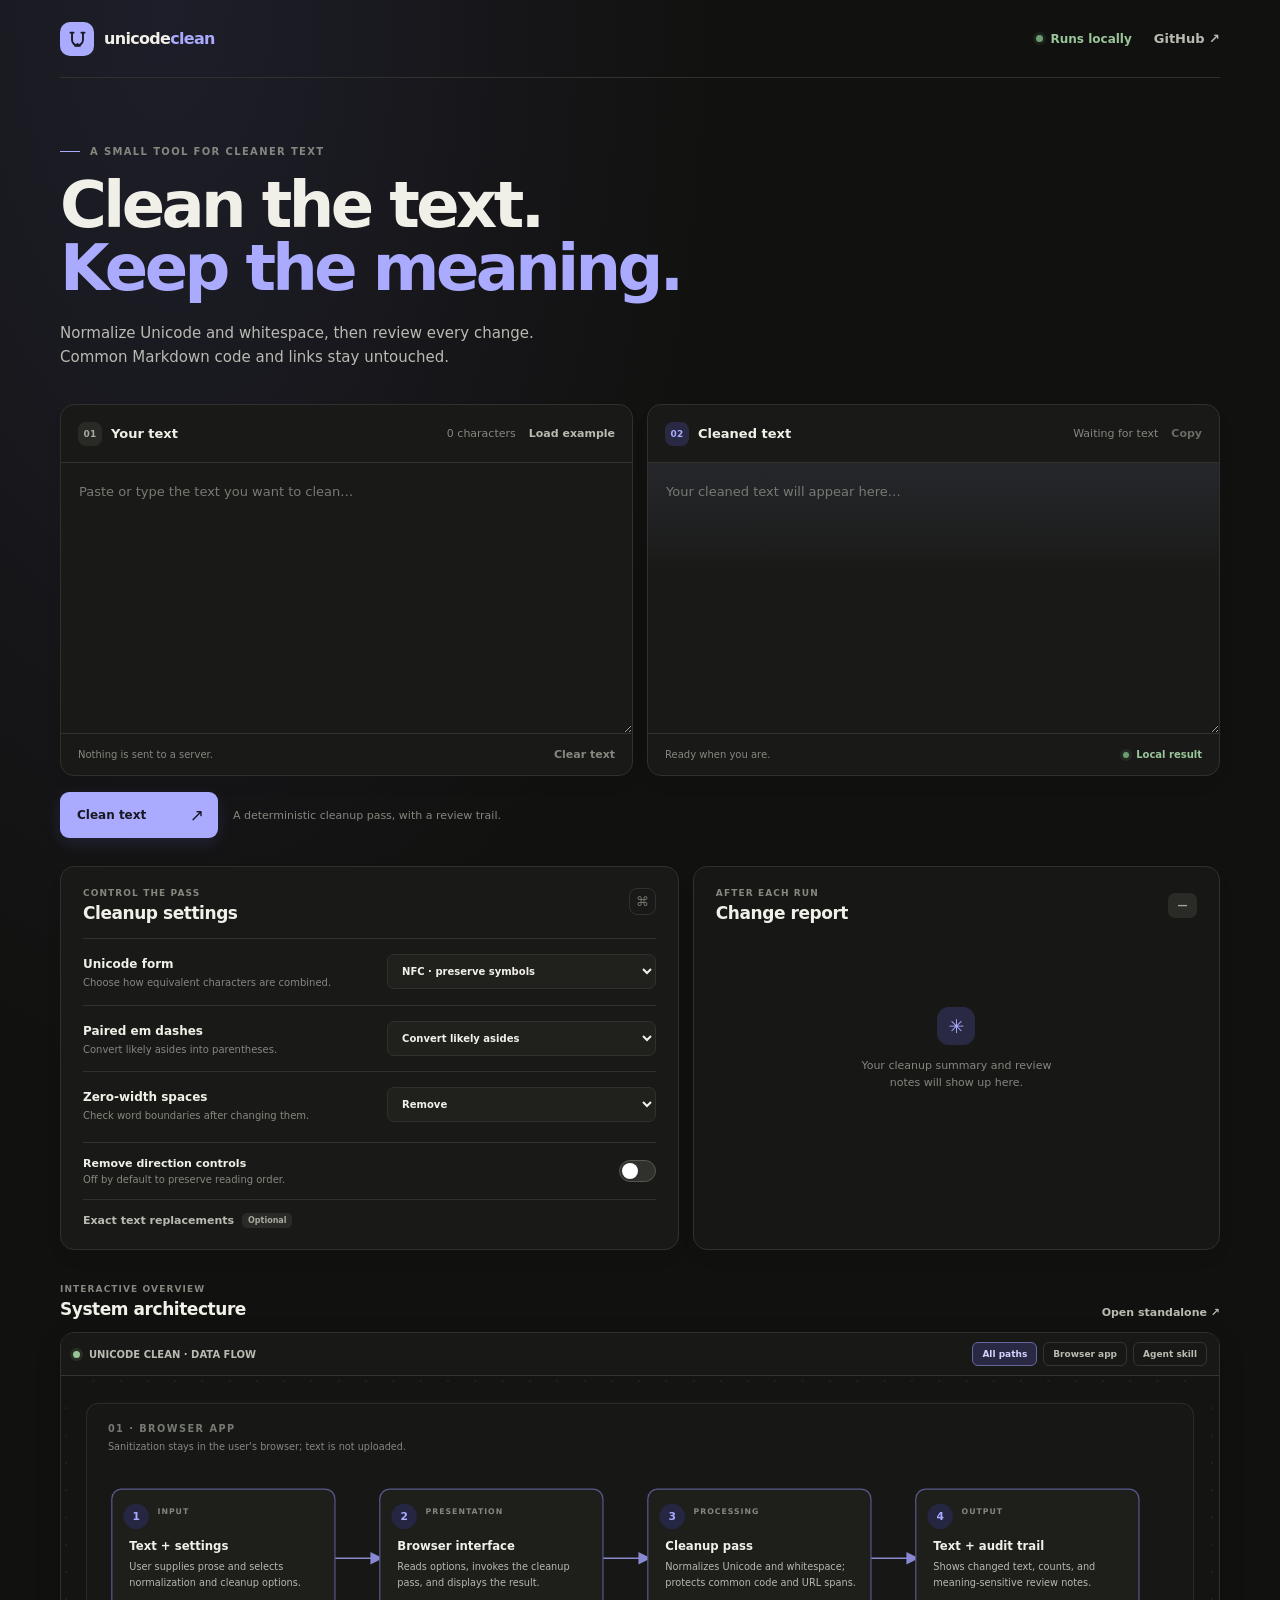
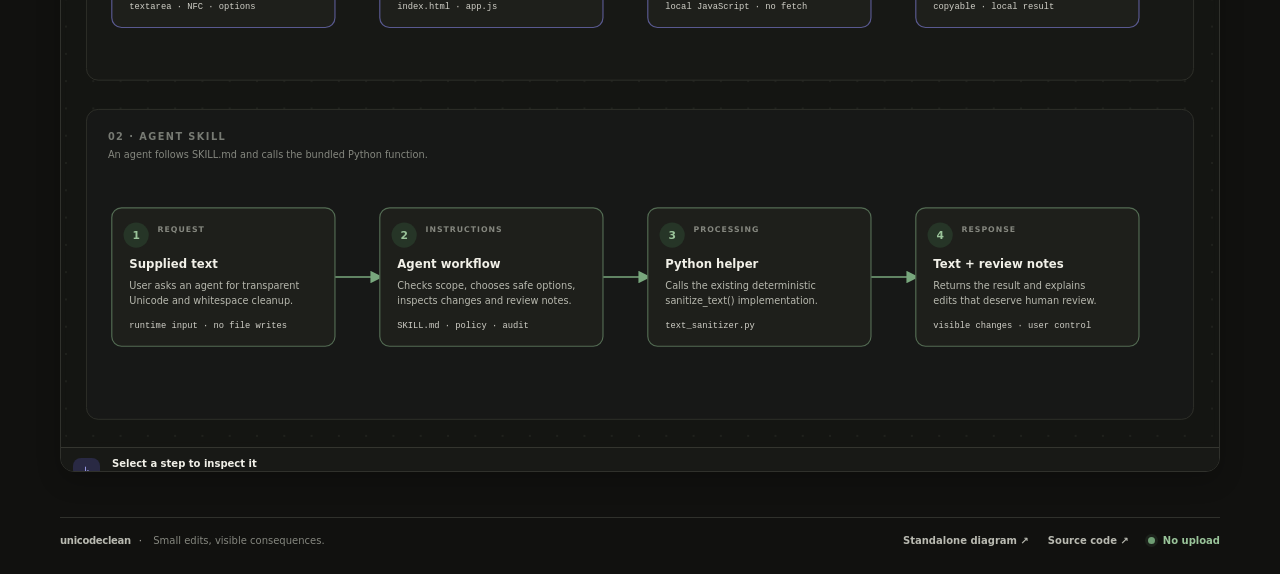
==== index.html @ 1e37158d "Build dark Unicode Clean web app" ====
<!doctype html>
<html lang="en">
  <head>
    <meta charset="utf-8" />
    <meta name="viewport" content="width=device-width, initial-scale=1" />
    <meta name="theme-color" content="#11110f" />
    <meta name="description" content="Clean Unicode and whitespace with a transparent review trail. Text stays in your browser." />
    <title>Unicode Clean — thoughtful text cleanup</title>
    <link rel="stylesheet" href="/styles.css" />
    <script src="/app.js" defer></script>
  </head>
  <body>
    <div class="site-shell">
      <header class="topbar">
        <a class="brand" href="/" aria-label="Unicode Clean home">
          <span class="brand-mark" aria-hidden="true">
            <svg viewBox="0 0 32 32" fill="none">
              <path d="M9 8.5v9.3a7 7 0 0 0 14 0V8.5M7 8.5h4m10 0h4" stroke="currentColor" stroke-width="2.4" stroke-linecap="round" />
              <path d="M16 22.8v2.7m-3 0h6" stroke="currentColor" stroke-width="2.4" stroke-linecap="round" />
            </svg>
          </span>
          <span class="brand-name">unicode<span>clean</span></span>
        </a>
        <div class="topbar-actions">
          <span class="local-badge"><span class="local-dot"></span> Runs locally</span>
          <a class="text-link" href="https://github.com/shaxntanu/unicodeClean" target="_blank" rel="noreferrer">GitHub <span aria-hidden="true">↗</span></a>
        </div>
      </header>

      <main id="main-content">
        <section class="intro" aria-labelledby="page-title">
          <div class="eyebrow"><span class="eyebrow-rule"></span> A small tool for cleaner text</div>
          <h1 id="page-title">Clean the text.<br /><span>Keep the meaning.</span></h1>
          <p class="intro-copy">Normalize Unicode and whitespace, then review every change. Common Markdown code and links stay untouched.</p>
        </section>

        <section class="workspace" aria-label="Text cleanup workspace">
          <article class="editor-card">
            <div class="editor-heading">
              <label for="input-text" class="field-title"><span class="step-index">01</span> Your text</label>
              <div class="editor-tools">
                <span class="count" id="input-count">0 characters</span>
                <button class="quiet-button" id="sample-button" type="button">Load example</button>
              </div>
            </div>
            <textarea id="input-text" spellcheck="false" placeholder="Paste or type the text you want to clean…" aria-describedby="input-help"></textarea>
            <div class="editor-foot">
              <span id="input-help">Nothing is sent to a server.</span>
              <button class="quiet-button clear-button" id="clear-button" type="button">Clear text</button>
            </div>
          </article>

          <article class="editor-card output-card">
            <div class="editor-heading">
              <div class="field-title"><span class="step-index output-index">02</span> Cleaned text</div>
              <div class="editor-tools">
                <span class="count" id="output-count">Waiting for text</span>
                <button class="quiet-button" id="copy-button" type="button" disabled>Copy</button>
              </div>
            </div>
            <textarea id="output-text" readonly spellcheck="false" placeholder="Your cleaned text will appear here…" aria-label="Cleaned text"></textarea>
            <div class="editor-foot output-foot">
              <span id="output-state" role="status" aria-live="polite">Ready when you are.</span>
              <span class="result-mark"><span class="result-dot"></span> Local result</span>
            </div>
          </article>
        </section>

        <div class="run-row">
          <button class="run-button" id="clean-button" type="button">
            <span>Clean text</span>
            <span class="run-arrow" aria-hidden="true">↗</span>
          </button>
          <p class="run-note">A deterministic cleanup pass, with a review trail.</p>
        </div>

        <section class="details-grid" aria-label="Cleanup settings and report">
          <article class="settings-card">
            <div class="section-heading">
              <div>
                <div class="section-kicker">CONTROL THE PASS</div>
                <h2>Cleanup settings</h2>
              </div>
              <span class="settings-icon" aria-hidden="true">⌘</span>
            </div>

            <div class="setting-row">
              <div class="setting-copy">
                <label for="normalization">Unicode form</label>
                <p>Choose how equivalent characters are combined.</p>
              </div>
              <select id="normalization">
                <option value="NFC" selected>NFC · preserve symbols</option>
                <option value="NFKC">NFKC · fold compatibility forms</option>
                <option value="none">None</option>
              </select>
            </div>

            <div class="setting-row">
              <div class="setting-copy">
                <label for="em-dashes">Paired em dashes</label>
                <p>Convert likely asides into parentheses.</p>
              </div>
              <select id="em-dashes">
                <option value="asides" selected>Convert likely asides</option>
                <option value="keep">Keep and flag</option>
              </select>
            </div>

            <div class="setting-row">
              <div class="setting-copy">
                <label for="zero-width">Zero-width spaces</label>
                <p>Check word boundaries after changing them.</p>
              </div>
              <select id="zero-width">
                <option value="remove" selected>Remove</option>
                <option value="space">Replace with a space</option>
                <option value="keep">Keep</option>
              </select>
            </div>

            <label class="toggle-row" for="remove-bidi">
              <span class="toggle-copy"><strong>Remove direction controls</strong><small>Off by default to preserve reading order.</small></span>
              <input id="remove-bidi" type="checkbox" />
              <span class="toggle-ui" aria-hidden="true"></span>
            </label>

            <details class="rewrite-details">
              <summary>Exact text replacements <span class="optional-tag">Optional</span></summary>
              <p class="rewrite-help">Add exact, case-sensitive replacements. These apply only to unprotected prose.</p>
              <div id="rewrite-list" class="rewrite-list"></div>
              <button class="quiet-button add-rewrite" id="add-rewrite" type="button">＋ Add replacement</button>
            </details>
          </article>

          <article class="report-card" aria-live="polite" aria-atomic="true">
            <div class="section-heading report-heading">
              <div>
                <div class="section-kicker">AFTER EACH RUN</div>
                <h2>Change report</h2>
              </div>
              <span class="report-count" id="report-count">—</span>
            </div>
            <div id="report-content" class="report-content">
              <div class="empty-report">
                <span class="empty-glyph" aria-hidden="true">✳</span>
                <p>Your cleanup summary and review notes will show up here.</p>
              </div>
            </div>
          </article>
        </section>

        <section class="architecture-section" aria-labelledby="architecture-title">
          <div class="architecture-heading">
            <div>
              <div class="section-kicker">INTERACTIVE OVERVIEW</div>
              <h2 id="architecture-title">System architecture</h2>
            </div>
            <a class="diagram-link" href="/architecture-overview.html?theme=dark" target="_blank" rel="noreferrer">Open standalone <span aria-hidden="true">↗</span></a>
          </div>
          <div class="diagram-frame">
            <iframe title="Interactive system architecture diagram" src="/architecture-overview.html?theme=dark&amp;embed=1" loading="lazy"></iframe>
          </div>
        </section>
      </main>

      <footer class="footer">
        <div><span class="footer-brand">unicodeclean</span><span class="footer-separator">·</span> Small edits, visible consequences.</div>
        <div class="footer-links">
          <a href="/architecture-overview.html?theme=dark" target="_blank" rel="noreferrer">Standalone diagram <span aria-hidden="true">↗</span></a>
          <a href="https://github.com/shaxntanu/unicodeClean" target="_blank" rel="noreferrer">Source code <span aria-hidden="true">↗</span></a>
          <span class="footer-local"><span class="local-dot"></span> No upload</span>
        </div>
      </footer>
    </div>
  </body>
</html>
---- styles.css ----
:root {
  color-scheme: dark;
  --paper: #11110f;
  --surface: #191a17;
  --surface-soft: #20211d;
  --ink: #f1f0e8;
  --ink-soft: #b9bab1;
  --muted: #85877f;
  --line: #30312c;
  --line-strong: #44453e;
  --accent: #aaaaff;
  --accent-dark: #c2c2ff;
  --accent-soft: #292943;
  --green: #9ac49a;
  --green-soft: #202b20;
  --amber: #e4c27e;
  --amber-soft: #302919;
  --radius: 14px;
  font-family: Inter, ui-sans-serif, system-ui, -apple-system, BlinkMacSystemFont, "Segoe UI", sans-serif;
  font-synthesis: none;
  text-rendering: optimizeLegibility;
  -webkit-font-smoothing: antialiased;
}

* { box-sizing: border-box; }

body {
  margin: 0;
  background:
    radial-gradient(ellipse at 13% 0%, rgba(72, 73, 130, .23), transparent 35rem),
    var(--paper);
  color: var(--ink);
  min-width: 320px;
}

button, textarea, select { font: inherit; }
button, select { color: inherit; }
button:focus-visible, a:focus-visible, select:focus-visible, textarea:focus-visible, input:focus-visible + .toggle-ui, summary:focus-visible {
  outline: 3px solid rgba(170, 170, 255, .38);
  outline-offset: 3px;
}

.site-shell { width: min(1160px, calc(100% - 52px)); margin: 0 auto; }

.topbar {
  height: 78px;
  display: flex;
  align-items: center;
  justify-content: space-between;
  border-bottom: 1px solid var(--line);
}

.brand { display: inline-flex; align-items: center; gap: 10px; color: var(--ink); text-decoration: none; }
.brand-mark { display: grid; place-items: center; width: 34px; height: 34px; border-radius: 10px; background: var(--accent); color: #181823; }
.brand-mark svg { width: 25px; height: 25px; }
.brand-name { font-size: 16px; font-weight: 760; letter-spacing: -.7px; }
.brand-name span { color: var(--accent); }
.topbar-actions { display: flex; align-items: center; gap: 22px; }
.local-badge, .footer-local { display: inline-flex; align-items: center; gap: 8px; color: var(--green); font-size: 12px; font-weight: 650; }
.local-dot, .result-dot { width: 7px; height: 7px; border-radius: 50%; background: #6e9d73; box-shadow: 0 0 0 3px rgba(110, 157, 115, .12); }
.text-link, .footer-links a { color: var(--ink-soft); text-decoration: none; font-size: 13px; font-weight: 600; }
.text-link:hover, .footer-links a:hover { color: var(--accent); }

.intro { padding: 68px 0 34px; max-width: 680px; }
.eyebrow, .section-kicker { color: var(--muted); font-size: 10px; font-weight: 760; letter-spacing: 1.35px; text-transform: uppercase; }
.eyebrow { display: flex; align-items: center; gap: 10px; margin-bottom: 17px; }
.eyebrow-rule { width: 20px; height: 1px; background: var(--accent); }
h1 { margin: 0; font-size: clamp(42px, 5.4vw, 64px); font-weight: 700; letter-spacing: -3.6px; line-height: .99; }
h1 span { color: var(--accent); }
.intro-copy { max-width: 510px; margin: 20px 0 0; color: var(--ink-soft); font-size: 15px; line-height: 1.65; }

.workspace { display: grid; grid-template-columns: minmax(0, 1fr) minmax(0, 1fr); gap: 14px; }
.editor-card, .settings-card, .report-card { border: 1px solid var(--line); border-radius: var(--radius); background: var(--surface); box-shadow: 0 9px 25px rgba(39, 39, 31, .025); }
.editor-card { overflow: hidden; }
.editor-heading { min-height: 58px; display: flex; align-items: center; justify-content: space-between; gap: 12px; padding: 0 17px; border-bottom: 1px solid var(--line); }
.field-title { display: inline-flex; align-items: center; gap: 9px; font-size: 13px; font-weight: 690; }
.step-index { display: inline-grid; place-items: center; width: 24px; height: 24px; border-radius: 8px; background: #292a26; color: #aaa99f; font-size: 9px; font-weight: 750; letter-spacing: .3px; }
.output-index { background: var(--accent-soft); color: var(--accent); }
.editor-tools { display: flex; align-items: center; gap: 13px; }
.count { color: var(--muted); font-size: 11px; white-space: nowrap; }
.quiet-button { padding: 5px 0; border: 0; background: transparent; color: var(--ink-soft); cursor: pointer; font-size: 11px; font-weight: 650; }
.quiet-button:hover:not(:disabled) { color: var(--accent); }
.quiet-button:disabled { color: #686a63; cursor: not-allowed; }
textarea {
  display: block;
  width: 100%;
  height: 270px;
  min-height: 170px;
  resize: vertical;
  padding: 18px;
  border: 0;
  border-radius: 0;
  outline: none;
  background: transparent;
  color: var(--ink);
  font-size: 13px;
  line-height: 1.7;
  tab-size: 2;
}
textarea:focus-visible { outline-offset: -4px; }
textarea::placeholder { color: #777a73; }
#output-text { background: linear-gradient(180deg, rgba(170, 170, 255, .09), transparent 42%); }
.editor-foot { min-height: 42px; display: flex; align-items: center; justify-content: space-between; gap: 12px; padding: 0 17px; border-top: 1px solid var(--line); color: var(--muted); font-size: 10px; }
.clear-button { color: var(--muted); }
.result-mark { display: inline-flex; align-items: center; gap: 7px; color: var(--green); font-weight: 630; }
.result-dot { width: 6px; height: 6px; }

.run-row { display: flex; align-items: center; gap: 15px; margin: 16px 0 28px; }
.run-button { display: inline-flex; min-width: 158px; min-height: 46px; align-items: center; justify-content: space-between; gap: 22px; padding: 0 14px 0 17px; border: 0; border-radius: 9px; background: var(--accent); color: #181823; cursor: pointer; font-size: 12px; font-weight: 720; box-shadow: 0 5px 16px rgba(132, 132, 255, .14); transition: background .15s ease, transform .15s ease; }
.run-button:hover { background: var(--accent-dark); transform: translateY(-1px); }
.run-button:active { transform: translateY(0); }
.run-arrow { font-size: 17px; font-weight: 400; }
.run-note { margin: 0; color: var(--muted); font-size: 11px; }

.details-grid { display: grid; grid-template-columns: minmax(0, 1.08fr) minmax(0, .92fr); gap: 14px; align-items: stretch; }
.settings-card, .report-card { padding: 21px 22px; }
.section-heading { display: flex; align-items: flex-start; justify-content: space-between; gap: 10px; margin-bottom: 15px; }
.section-kicker { font-size: 9px; letter-spacing: 1.1px; }
h2 { margin: 5px 0 0; font-size: 17px; font-weight: 690; letter-spacing: -.45px; }
.settings-icon { display: grid; place-items: center; width: 27px; height: 27px; border: 1px solid var(--line); border-radius: 8px; color: #73746c; font-size: 13px; }
.setting-row { display: grid; grid-template-columns: minmax(0, 1fr) minmax(155px, .92fr); align-items: center; gap: 12px; padding: 14px 0; border-top: 1px solid var(--line); }
.setting-copy label { font-size: 12px; font-weight: 660; }
.setting-copy p { margin: 4px 0 0; color: var(--muted); font-size: 10px; line-height: 1.45; }
select { width: 100%; min-height: 35px; padding: 0 29px 0 10px; border: 1px solid var(--line); border-radius: 7px; background-color: var(--surface-soft); font-size: 10px; font-weight: 580; }
.toggle-row { position: relative; display: flex; align-items: center; justify-content: space-between; gap: 14px; margin-top: 4px; padding: 14px 0; border-top: 1px solid var(--line); cursor: pointer; }
.toggle-copy { display: grid; gap: 4px; }
.toggle-copy strong { font-size: 11px; font-weight: 650; }
.toggle-copy small { color: var(--muted); font-size: 10px; }
.toggle-row input { position: absolute; right: 0; width: 37px; height: 22px; opacity: 0; cursor: pointer; }
.toggle-ui { position: relative; flex: 0 0 37px; height: 22px; border: 1px solid #55564e; border-radius: 20px; background: #30312c; transition: background .15s ease; }
.toggle-ui::after { content: ""; position: absolute; top: 2px; left: 2px; width: 16px; height: 16px; border-radius: 50%; background: #fff; box-shadow: 0 1px 3px rgba(0, 0, 0, .17); transition: transform .15s ease; }
.toggle-row input:checked + .toggle-ui { border-color: var(--accent); background: var(--accent); }
.toggle-row input:checked + .toggle-ui::after { transform: translateX(15px); }
.rewrite-details { padding-top: 13px; border-top: 1px solid var(--line); }
.rewrite-details summary { display: flex; align-items: center; gap: 8px; cursor: pointer; color: var(--ink-soft); font-size: 11px; font-weight: 650; list-style-position: outside; }
.optional-tag { padding: 3px 6px; border-radius: 5px; background: #2a2b26; color: #a8a99f; font-size: 8px; font-weight: 650; }
.rewrite-help { margin: 9px 0 10px; color: var(--muted); font-size: 10px; line-height: 1.5; }
.rewrite-list { display: grid; gap: 8px; }
.rewrite-row { display: grid; grid-template-columns: 1fr 1fr 25px; gap: 6px; align-items: center; }
.rewrite-row input { width: 100%; min-width: 0; height: 31px; padding: 0 8px; border: 1px solid var(--line); border-radius: 6px; background: var(--surface-soft); font-size: 10px; }
.rewrite-row input::placeholder { color: #777a73; }
.remove-rewrite { width: 25px; height: 25px; border: 0; border-radius: 6px; background: transparent; color: var(--muted); cursor: pointer; }
.remove-rewrite:hover { background: #382321; color: #f29c9c; }
.add-rewrite { margin-top: 9px; color: var(--accent); }

.report-card { background: #171815; }
.report-heading { align-items: center; margin-bottom: 11px; }
.report-count { display: inline-grid; place-items: center; min-width: 29px; height: 25px; padding: 0 7px; border-radius: 7px; background: #2a2b26; color: #a5a69d; font-size: 10px; font-weight: 700; }
.empty-report { min-height: 230px; display: grid; align-content: center; justify-items: center; gap: 12px; padding: 25px; text-align: center; }
.empty-glyph { display: grid; place-items: center; width: 38px; height: 38px; border-radius: 12px; background: var(--accent-soft); color: var(--accent); font-size: 19px; }
.empty-report p { max-width: 215px; margin: 0; color: var(--muted); font-size: 11px; line-height: 1.6; }
.report-content.has-report { display: grid; gap: 15px; }
.report-summary { color: var(--muted); font-size: 10px; line-height: 1.5; }
.change-list, .review-list { display: grid; gap: 8px; margin: 0; padding: 0; list-style: none; }
.change-item { display: flex; justify-content: space-between; gap: 12px; color: var(--ink-soft); font-size: 10px; }
.change-item strong { color: var(--ink); font-size: 10px; font-variant-numeric: tabular-nums; }
.report-subhead { margin: 0 0 8px; color: var(--ink-soft); font-size: 10px; font-weight: 700; }
.review-box { padding: 12px; border: 1px solid #51452e; border-radius: 8px; background: var(--amber-soft); }
.review-box .report-subhead { color: var(--amber); }
.review-item { position: relative; padding-left: 12px; color: #d8c08d; font-size: 10px; line-height: 1.55; overflow-wrap: anywhere; }
.review-item::before { content: ""; position: absolute; top: 6px; left: 0; width: 4px; height: 4px; border-radius: 50%; background: #b58a40; }
.clean-box { padding: 11px 12px; border-radius: 8px; background: var(--green-soft); color: var(--green); font-size: 10px; line-height: 1.5; }

.footer { display: flex; align-items: center; justify-content: space-between; gap: 18px; margin: 45px 0 28px; padding-top: 17px; border-top: 1px solid var(--line); color: var(--muted); font-size: 10px; }
.footer-brand { color: var(--ink-soft); font-weight: 750; letter-spacing: -.3px; }
.footer-separator { padding: 0 8px; color: #b0afa8; }
.footer-links { display: flex; align-items: center; gap: 19px; }
.footer-links a { font-size: 10px; }
.footer-local { font-size: 10px; }
.error-state { color: #f29c9c !important; }

.architecture-section { margin-top: 34px; }
.architecture-heading { display: flex; align-items: flex-end; justify-content: space-between; gap: 16px; margin-bottom: 13px; }
.architecture-heading h2 { margin-top: 5px; }
.diagram-link { color: var(--ink-soft); text-decoration: none; font-size: 11px; font-weight: 650; }
.diagram-link:hover { color: var(--accent); }
.diagram-frame { overflow: hidden; height: 740px; border: 1px solid var(--line); border-radius: var(--radius); background: #11110f; box-shadow: 0 9px 25px rgba(0, 0, 0, .2); }
.diagram-frame iframe { display: block; width: 100%; height: 100%; border: 0; }

@media (max-width: 820px) {
  .site-shell { width: min(100% - 36px, 640px); }
  .intro { padding-top: 54px; }
  .workspace { grid-template-columns: 1fr; }
  textarea { height: 240px; }
  .details-grid { grid-template-columns: 1fr; }
  .empty-report { min-height: 175px; }
  .diagram-frame { height: 620px; }
}

@media (max-width: 480px) {
  .site-shell { width: calc(100% - 28px); }
  .topbar { height: 66px; }
  .topbar-actions { gap: 13px; }
  .local-badge { font-size: 10px; }
  .text-link { font-size: 11px; }
  .intro { padding: 43px 0 27px; }
  h1 { font-size: 45px; letter-spacing: -2.8px; }
  .intro-copy { margin-top: 15px; font-size: 13px; }
  .editor-heading { align-items: flex-start; flex-direction: column; padding: 12px 14px 10px; gap: 7px; }
  .editor-tools { width: 100%; justify-content: space-between; }
  textarea { height: 215px; padding: 14px; }
  .editor-foot { padding: 0 14px; font-size: 9px; }
  .run-row { align-items: flex-start; flex-direction: column; gap: 10px; margin-bottom: 22px; }
  .run-button { width: 100%; }
  .settings-card, .report-card { padding: 18px 15px; }
  .setting-row { grid-template-columns: 1fr; gap: 9px; }
  select { max-width: 100%; }
  .footer { align-items: flex-start; flex-direction: column; margin-top: 32px; }
  .architecture-heading { align-items: flex-start; flex-direction: column; }
  .diagram-frame { height: 560px; }
}
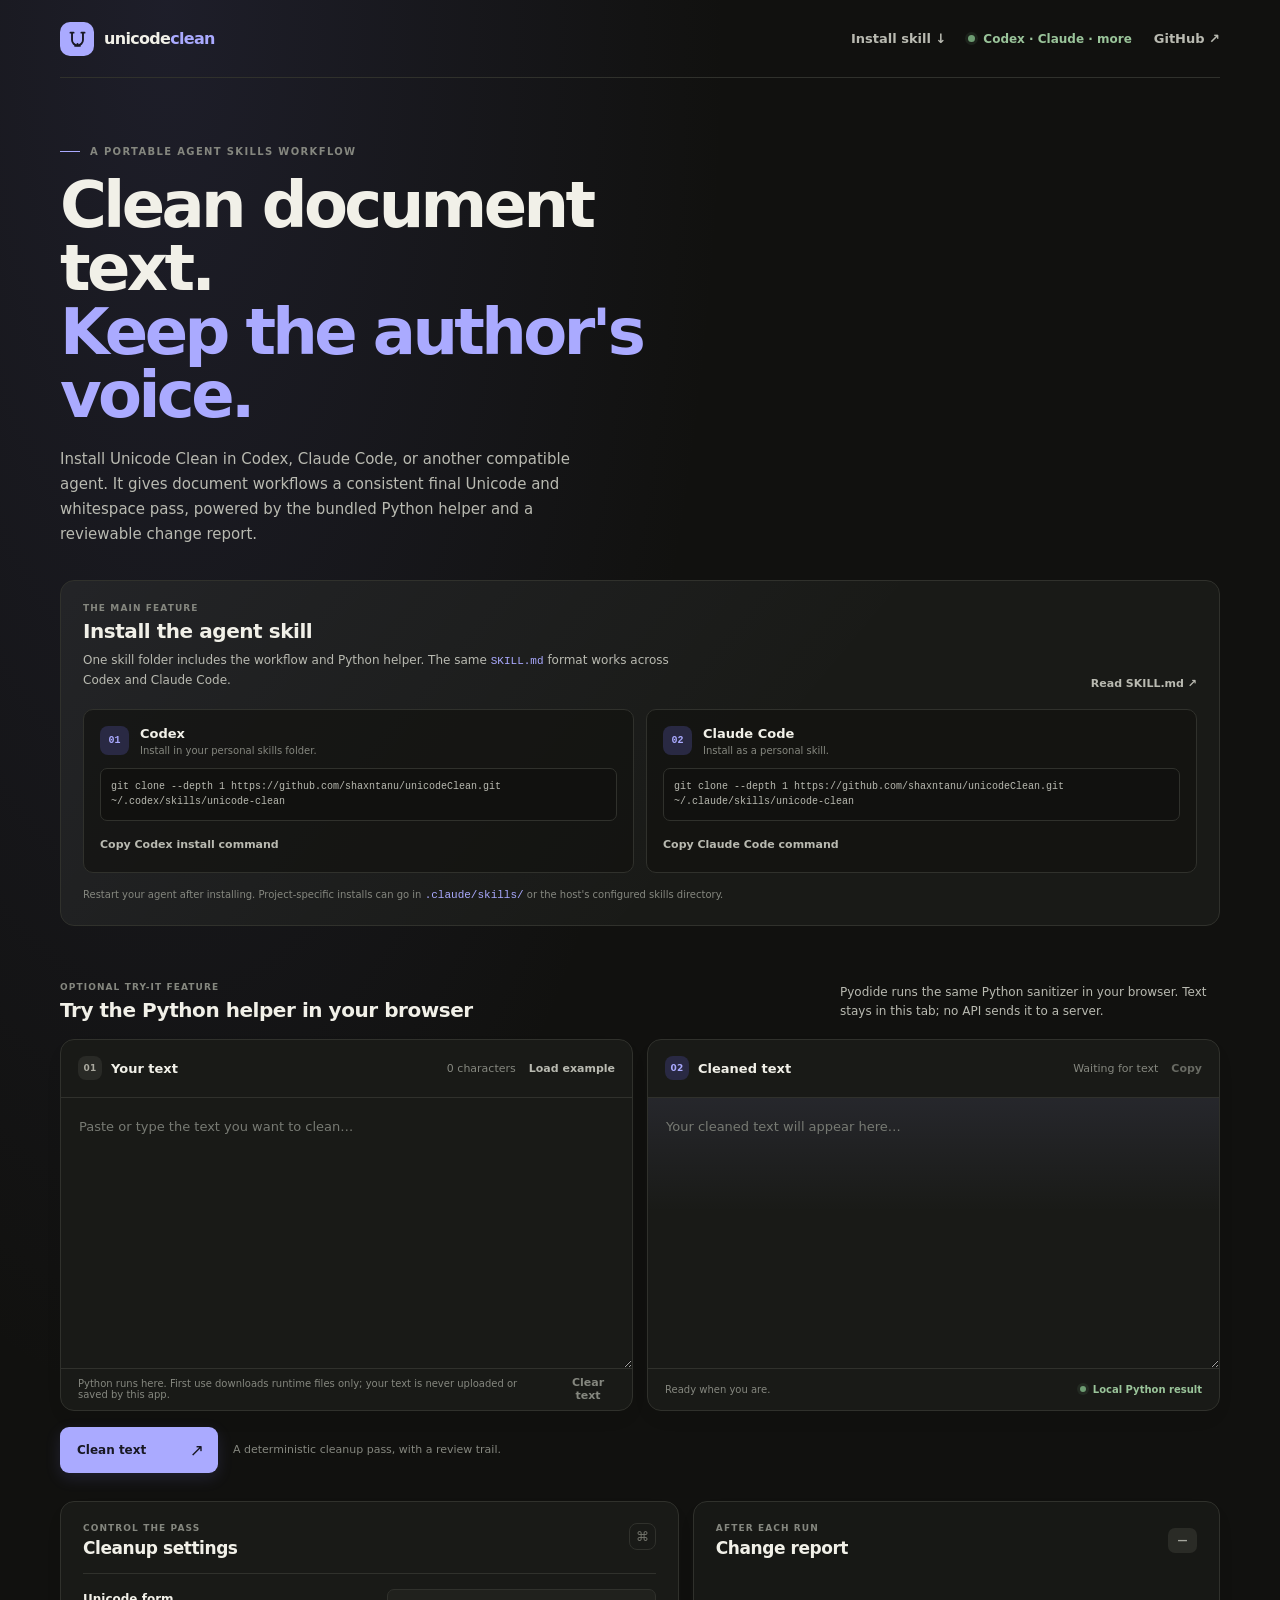
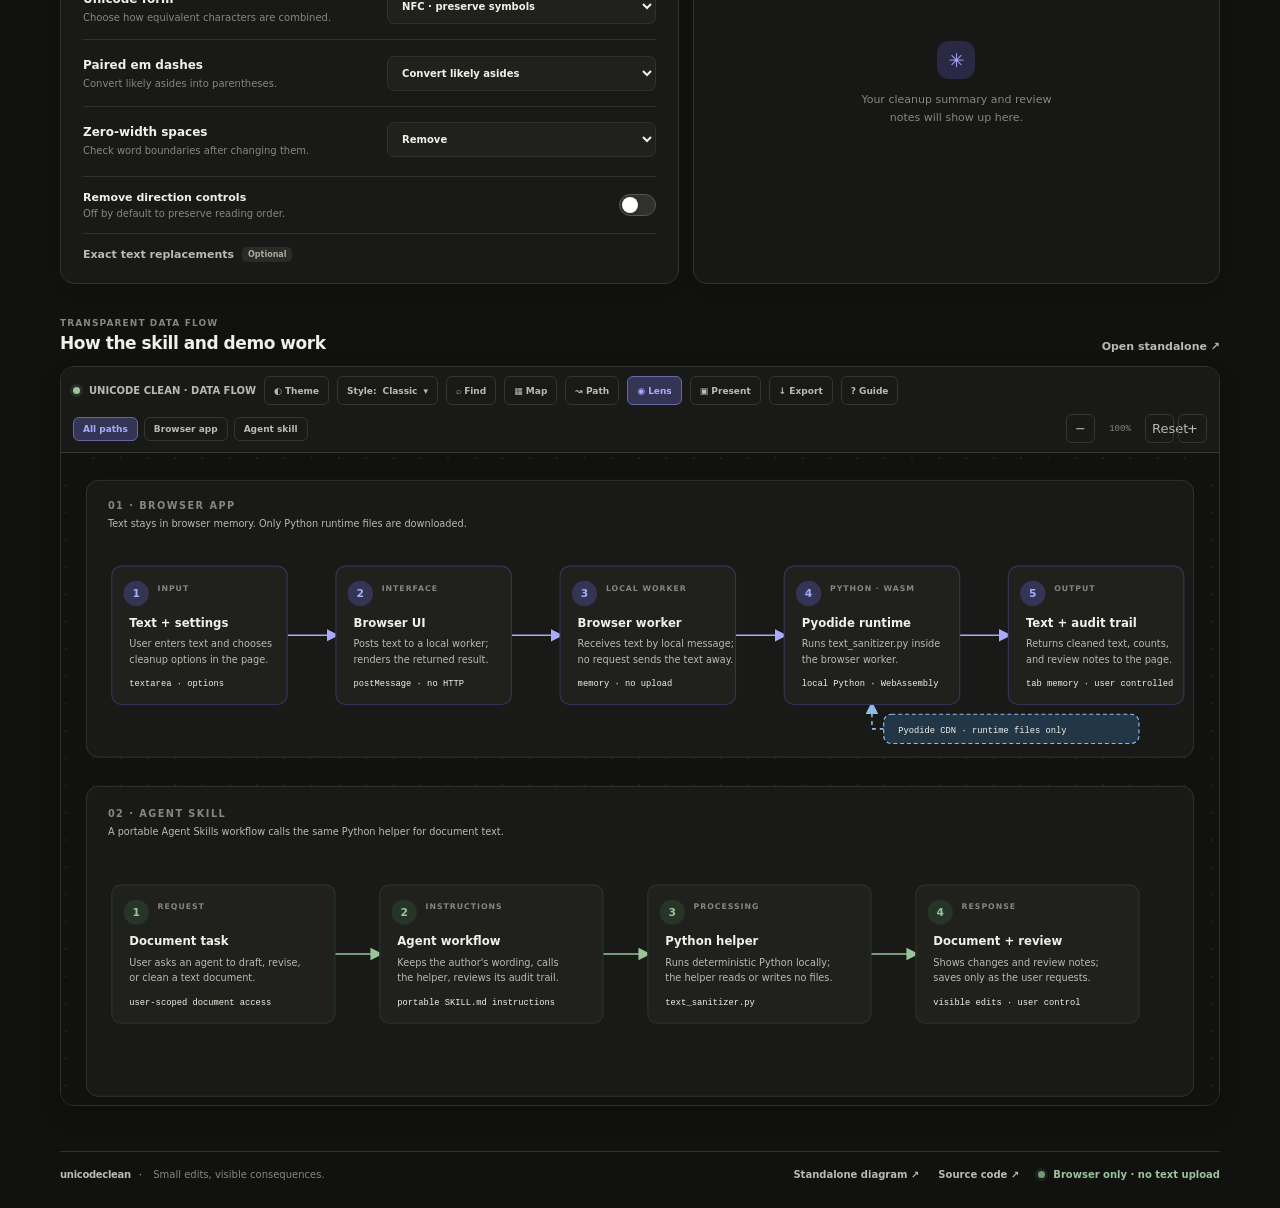
==== commit 8e7052cc: "Make Unicode Clean a skill-first browser app" ====
--- a/index.html
+++ b/index.html
@@ -4,7 +4,7 @@
     <meta charset="utf-8" />
     <meta name="viewport" content="width=device-width, initial-scale=1" />
     <meta name="theme-color" content="#11110f" />
-    <meta name="description" content="Clean Unicode and whitespace with a transparent review trail. Text stays in your browser." />
+    <meta name="description" content="Clean Unicode and whitespace with a transparent review trail. Python runs locally in your browser." />
     <title>Unicode Clean — thoughtful text cleanup</title>
     <link rel="stylesheet" href="/styles.css" />
     <script src="/app.js" defer></script>
@@ -22,19 +22,52 @@
           <span class="brand-name">unicode<span>clean</span></span>
         </a>
         <div class="topbar-actions">
-          <span class="local-badge"><span class="local-dot"></span> Runs locally</span>
+          <a class="text-link" href="#install">Install skill ↓</a>
+          <span class="local-badge"><span class="local-dot"></span> Codex · Claude · more</span>
           <a class="text-link" href="https://github.com/shaxntanu/unicodeClean" target="_blank" rel="noreferrer">GitHub <span aria-hidden="true">↗</span></a>
         </div>
       </header>
 
       <main id="main-content">
         <section class="intro" aria-labelledby="page-title">
-          <div class="eyebrow"><span class="eyebrow-rule"></span> A small tool for cleaner text</div>
-          <h1 id="page-title">Clean the text.<br /><span>Keep the meaning.</span></h1>
-          <p class="intro-copy">Normalize Unicode and whitespace, then review every change. Common Markdown code and links stay untouched.</p>
-        </section>
-
-        <section class="workspace" aria-label="Text cleanup workspace">
+          <div class="eyebrow"><span class="eyebrow-rule"></span> A portable Agent Skills workflow</div>
+          <h1 id="page-title">Clean document text.<br /><span>Keep the author's voice.</span></h1>
+          <p class="intro-copy">Install Unicode Clean in Codex, Claude Code, or another compatible agent. It gives document workflows a consistent final Unicode and whitespace pass, powered by the bundled Python helper and a reviewable change report.</p>
+        </section>
+
+        <section class="skill-install" id="install" aria-labelledby="install-title">
+          <div class="skill-install-heading">
+            <div>
+              <div class="section-kicker">THE MAIN FEATURE</div>
+              <h2 id="install-title">Install the agent skill</h2>
+              <p>One skill folder includes the workflow and Python helper. The same <code>SKILL.md</code> format works across Codex and Claude Code.</p>
+            </div>
+            <a class="diagram-link" href="/SKILL.md" target="_blank" rel="noreferrer">Read SKILL.md <span aria-hidden="true">↗</span></a>
+          </div>
+          <div class="skill-install-grid">
+            <article class="install-card">
+              <div class="install-card-heading"><span class="install-number">01</span><div><h3>Codex</h3><p>Install in your personal skills folder.</p></div></div>
+              <code class="install-command">git clone --depth 1 https://github.com/shaxntanu/unicodeClean.git ~/.codex/skills/unicode-clean</code>
+              <button class="quiet-button install-copy" type="button" data-copy="git clone --depth 1 https://github.com/shaxntanu/unicodeClean.git ~/.codex/skills/unicode-clean">Copy Codex install command</button>
+            </article>
+            <article class="install-card">
+              <div class="install-card-heading"><span class="install-number">02</span><div><h3>Claude Code</h3><p>Install as a personal skill.</p></div></div>
+              <code class="install-command">git clone --depth 1 https://github.com/shaxntanu/unicodeClean.git ~/.claude/skills/unicode-clean</code>
+              <button class="quiet-button install-copy" type="button" data-copy="git clone --depth 1 https://github.com/shaxntanu/unicodeClean.git ~/.claude/skills/unicode-clean">Copy Claude Code command</button>
+            </article>
+          </div>
+          <p class="install-note">Restart your agent after installing. Project-specific installs can go in <code>.claude/skills/</code> or the host's configured skills directory.</p>
+        </section>
+
+        <section class="try-section" id="try-it" aria-labelledby="try-title">
+          <div class="try-heading">
+            <div>
+              <div class="section-kicker">OPTIONAL TRY-IT FEATURE</div>
+              <h2 id="try-title">Try the Python helper in your browser</h2>
+            </div>
+            <p>Pyodide runs the same Python sanitizer in your browser. Text stays in this tab; no API sends it to a server.</p>
+          </div>
+          <section class="workspace" aria-label="Text cleanup workspace">
           <article class="editor-card">
             <div class="editor-heading">
               <label for="input-text" class="field-title"><span class="step-index">01</span> Your text</label>
@@ -45,7 +78,7 @@
             </div>
             <textarea id="input-text" spellcheck="false" placeholder="Paste or type the text you want to clean…" aria-describedby="input-help"></textarea>
             <div class="editor-foot">
-              <span id="input-help">Nothing is sent to a server.</span>
+              <span id="input-help">Python runs here. First use downloads runtime files only; your text is never uploaded or saved by this app.</span>
               <button class="quiet-button clear-button" id="clear-button" type="button">Clear text</button>
             </div>
           </article>
@@ -61,20 +94,20 @@
             <textarea id="output-text" readonly spellcheck="false" placeholder="Your cleaned text will appear here…" aria-label="Cleaned text"></textarea>
             <div class="editor-foot output-foot">
               <span id="output-state" role="status" aria-live="polite">Ready when you are.</span>
-              <span class="result-mark"><span class="result-dot"></span> Local result</span>
-            </div>
-          </article>
-        </section>
-
-        <div class="run-row">
+              <span class="result-mark"><span class="result-dot"></span> Local Python result</span>
+            </div>
+          </article>
+          </section>
+
+          <div class="run-row">
           <button class="run-button" id="clean-button" type="button">
             <span>Clean text</span>
             <span class="run-arrow" aria-hidden="true">↗</span>
           </button>
           <p class="run-note">A deterministic cleanup pass, with a review trail.</p>
-        </div>
-
-        <section class="details-grid" aria-label="Cleanup settings and report">
+          </div>
+
+          <section class="details-grid" aria-label="Cleanup settings and report">
           <article class="settings-card">
             <div class="section-heading">
               <div>
@@ -148,13 +181,14 @@
               </div>
             </div>
           </article>
+          </section>
         </section>
 
         <section class="architecture-section" aria-labelledby="architecture-title">
           <div class="architecture-heading">
             <div>
-              <div class="section-kicker">INTERACTIVE OVERVIEW</div>
-              <h2 id="architecture-title">System architecture</h2>
+              <div class="section-kicker">TRANSPARENT DATA FLOW</div>
+              <h2 id="architecture-title">How the skill and demo work</h2>
             </div>
             <a class="diagram-link" href="/architecture-overview.html?theme=dark" target="_blank" rel="noreferrer">Open standalone <span aria-hidden="true">↗</span></a>
           </div>
@@ -169,7 +203,7 @@
         <div class="footer-links">
           <a href="/architecture-overview.html?theme=dark" target="_blank" rel="noreferrer">Standalone diagram <span aria-hidden="true">↗</span></a>
           <a href="https://github.com/shaxntanu/unicodeClean" target="_blank" rel="noreferrer">Source code <span aria-hidden="true">↗</span></a>
-          <span class="footer-local"><span class="local-dot"></span> No upload</span>
+          <span class="footer-local"><span class="local-dot"></span> Browser only · no text upload</span>
         </div>
       </footer>
     </div>
--- a/styles.css
+++ b/styles.css
@@ -68,6 +68,25 @@
 h1 { margin: 0; font-size: clamp(42px, 5.4vw, 64px); font-weight: 700; letter-spacing: -3.6px; line-height: .99; }
 h1 span { color: var(--accent); }
 .intro-copy { max-width: 510px; margin: 20px 0 0; color: var(--ink-soft); font-size: 15px; line-height: 1.65; }
+
+.skill-install { margin: 0 0 50px; padding: 22px; border: 1px solid var(--line); border-radius: var(--radius); background: linear-gradient(130deg, rgba(170, 170, 255, .07), transparent 60%), var(--surface); }
+.skill-install-heading, .try-heading { display: flex; align-items: flex-end; justify-content: space-between; gap: 18px; }
+.skill-install-heading h2, .try-heading h2 { margin-top: 6px; font-size: 20px; }
+.skill-install-heading p, .try-heading p { max-width: 600px; margin: 8px 0 0; color: var(--ink-soft); font-size: 12px; line-height: 1.6; }
+.skill-install-heading code, .install-note code { color: var(--accent); font: 11px ui-monospace, SFMono-Regular, Consolas, monospace; }
+.skill-install-grid { display: grid; grid-template-columns: repeat(2, minmax(0, 1fr)); gap: 12px; margin-top: 19px; }
+.install-card { display: grid; gap: 12px; padding: 16px; border: 1px solid var(--line); border-radius: 10px; background: rgba(17, 17, 15, .65); }
+.install-card-heading { display: flex; align-items: center; gap: 11px; }
+.install-number { display: grid; flex: 0 0 29px; place-items: center; width: 29px; height: 29px; border-radius: 8px; background: var(--accent-soft); color: var(--accent); font: 700 10px ui-monospace, monospace; }
+.install-card h3 { margin: 0; font-size: 13px; }
+.install-card p { margin: 4px 0 0; color: var(--muted); font-size: 10px; }
+.install-command { display: block; overflow-wrap: anywhere; padding: 10px; border: 1px solid var(--line); border-radius: 7px; background: var(--paper); color: var(--ink-soft); font: 10px/1.55 ui-monospace, SFMono-Regular, Consolas, monospace; }
+.install-copy { justify-self: start; padding: 8px 10px; border: 1px solid var(--line-strong); border-radius: 7px; }
+.install-copy:hover { border-color: var(--accent); }
+.install-note { margin: 14px 0 0; color: var(--muted); font-size: 10px; line-height: 1.6; }
+.try-section { padding-top: 6px; }
+.try-heading { align-items: center; margin-bottom: 17px; }
+.try-heading p { max-width: 380px; margin: 0; }
 
 .workspace { display: grid; grid-template-columns: minmax(0, 1fr) minmax(0, 1fr); gap: 14px; }
 .editor-card, .settings-card, .report-card { border: 1px solid var(--line); border-radius: var(--radius); background: var(--surface); box-shadow: 0 9px 25px rgba(39, 39, 31, .025); }
@@ -180,6 +199,8 @@
 @media (max-width: 820px) {
   .site-shell { width: min(100% - 36px, 640px); }
   .intro { padding-top: 54px; }
+  .skill-install-heading, .try-heading { align-items: flex-start; flex-direction: column; }
+  .try-heading p { max-width: 560px; }
   .workspace { grid-template-columns: 1fr; }
   textarea { height: 240px; }
   .details-grid { grid-template-columns: 1fr; }
@@ -191,11 +212,16 @@
   .site-shell { width: calc(100% - 28px); }
   .topbar { height: 66px; }
   .topbar-actions { gap: 13px; }
+  .topbar-actions .local-badge { display: none; }
   .local-badge { font-size: 10px; }
   .text-link { font-size: 11px; }
   .intro { padding: 43px 0 27px; }
   h1 { font-size: 45px; letter-spacing: -2.8px; }
   .intro-copy { margin-top: 15px; font-size: 13px; }
+  .skill-install { padding: 17px; margin-bottom: 36px; }
+  .skill-install-grid { grid-template-columns: 1fr; }
+  .skill-install-heading { gap: 9px; }
+  .skill-install-heading h2, .try-heading h2 { font-size: 18px; }
   .editor-heading { align-items: flex-start; flex-direction: column; padding: 12px 14px 10px; gap: 7px; }
   .editor-tools { width: 100%; justify-content: space-between; }
   textarea { height: 215px; padding: 14px; }
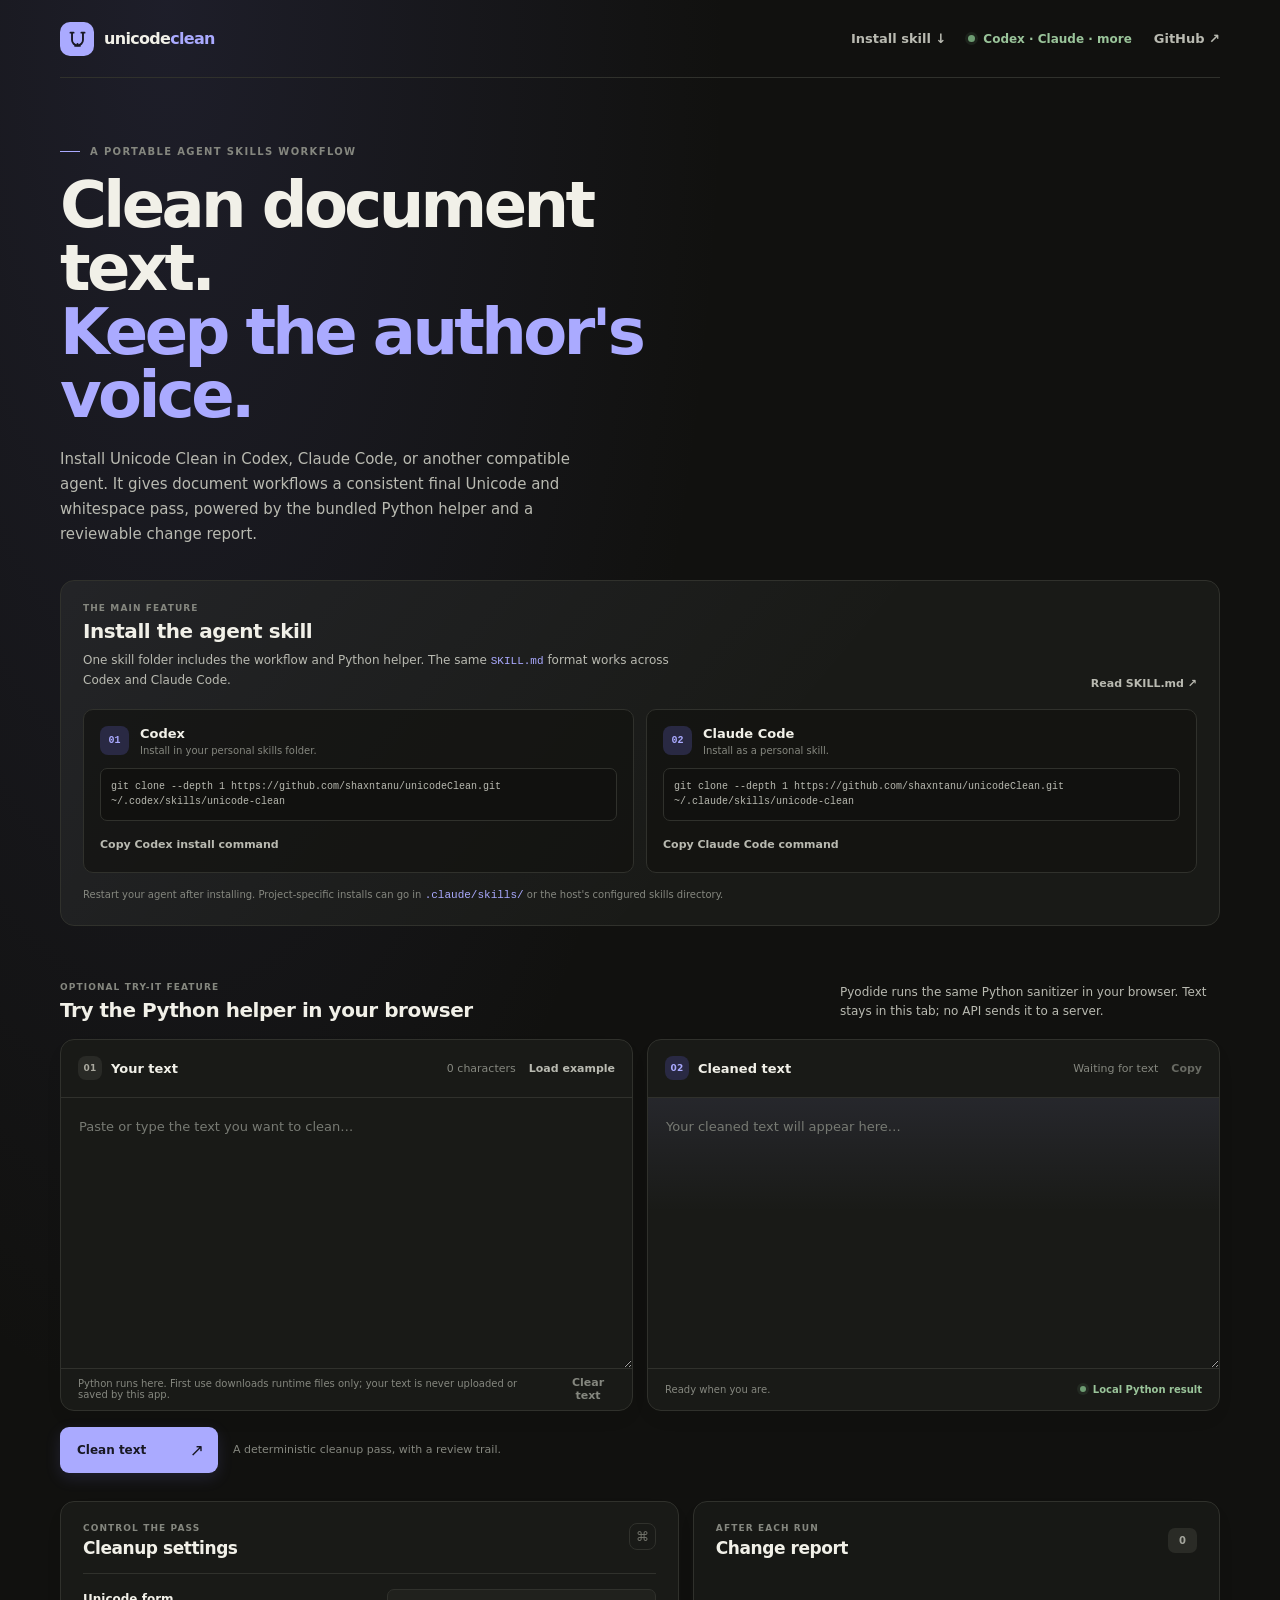
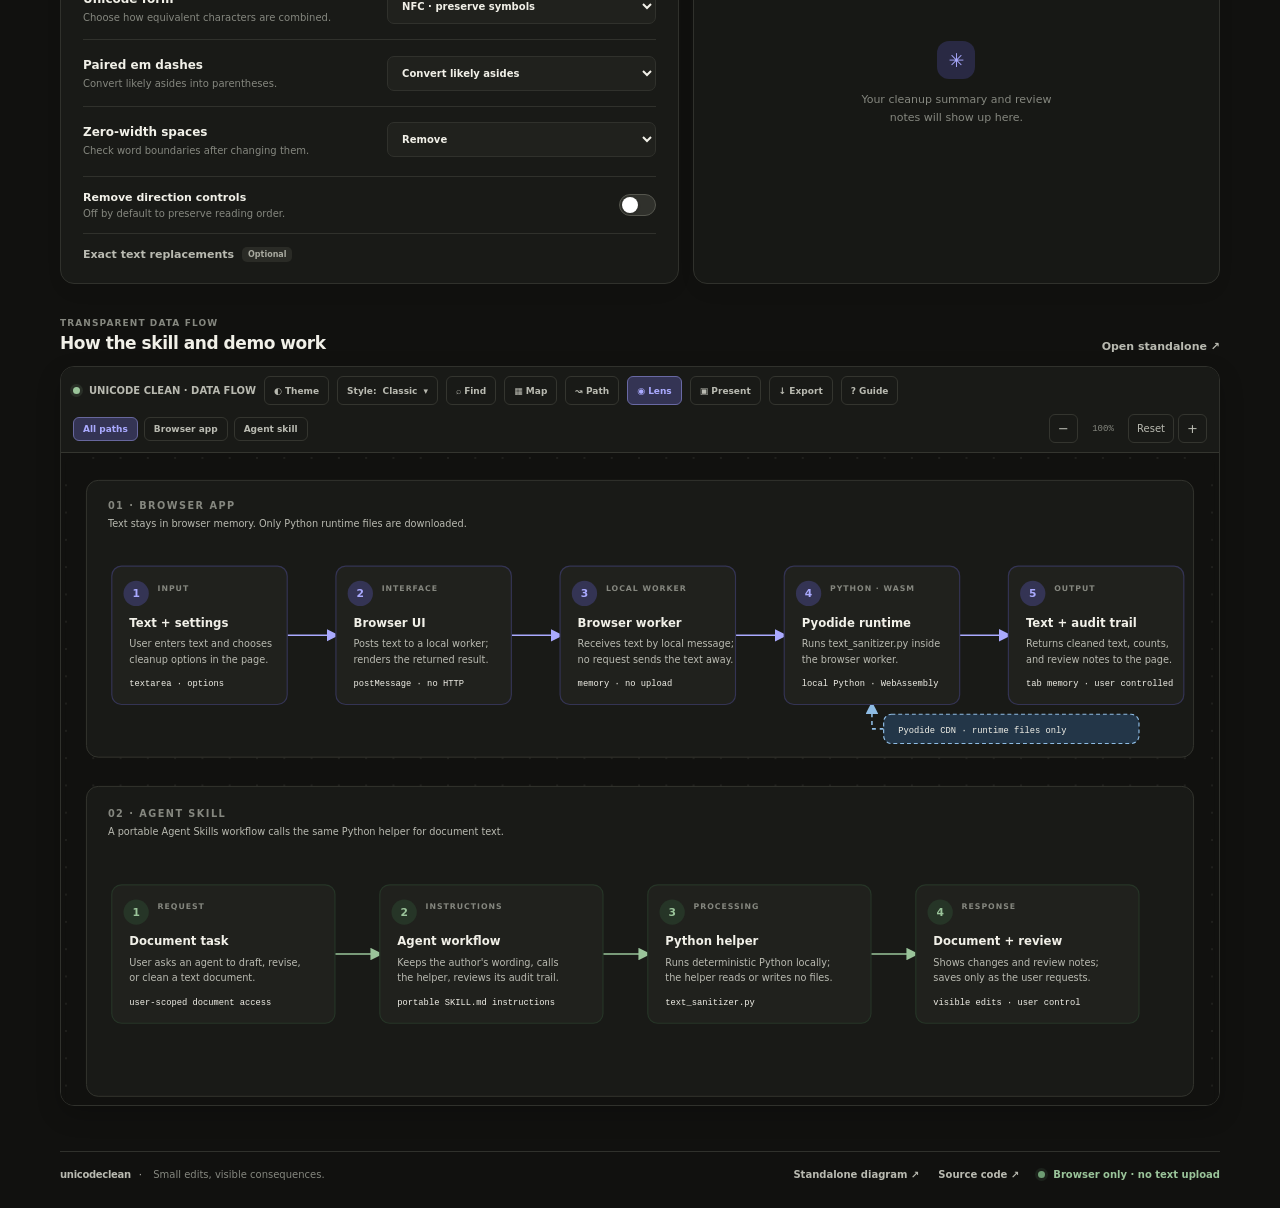
==== commit 7ac3cc4d: "Remove em dash characters from project copy" ====
--- a/index.html
+++ b/index.html
@@ -5,7 +5,7 @@
     <meta name="viewport" content="width=device-width, initial-scale=1" />
     <meta name="theme-color" content="#11110f" />
     <meta name="description" content="Clean Unicode and whitespace with a transparent review trail. Python runs locally in your browser." />
-    <title>Unicode Clean — thoughtful text cleanup</title>
+    <title>Unicode Clean: thoughtful text cleanup</title>
     <link rel="stylesheet" href="/styles.css" />
     <script src="/app.js" defer></script>
   </head>
@@ -172,7 +172,7 @@
                 <div class="section-kicker">AFTER EACH RUN</div>
                 <h2>Change report</h2>
               </div>
-              <span class="report-count" id="report-count">—</span>
+              <span class="report-count" id="report-count">0</span>
             </div>
             <div id="report-content" class="report-content">
               <div class="empty-report">
